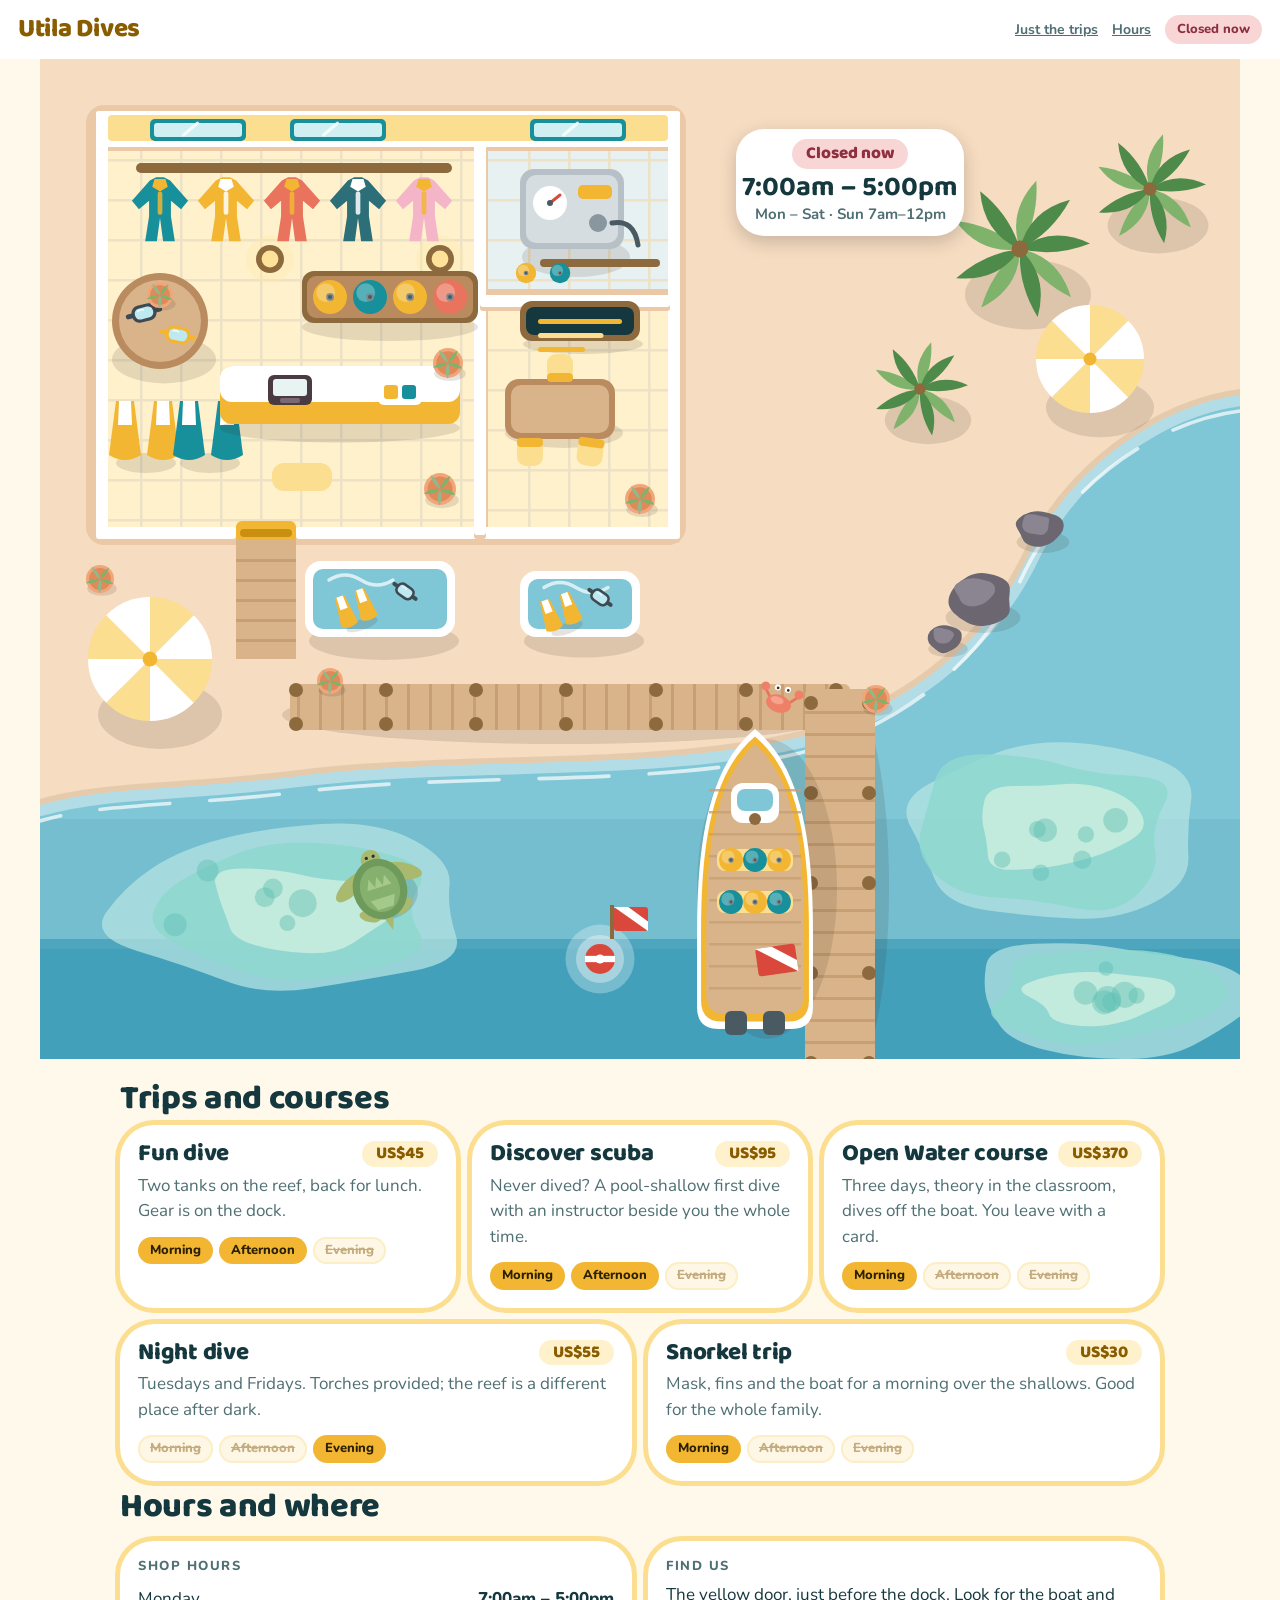
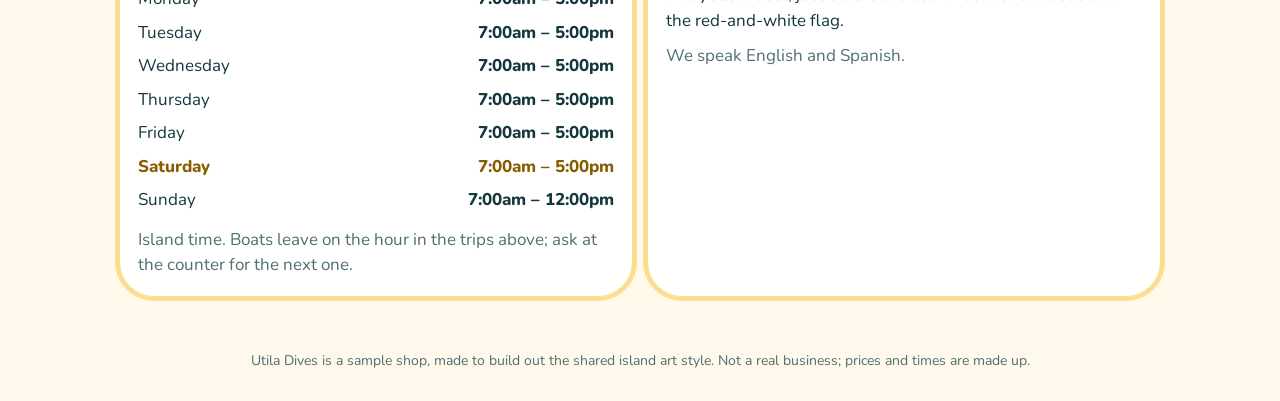
==== places/utila-dives/index.html @ 0f02d209 "Island art kit: shared palettes, tokens, components, SVG props, style guide; Utila Dives sample shop" ====
<!doctype html>
<html lang="en" data-place="utila-dives">
<head>
<meta charset="utf-8">
<meta name="viewport" content="width=device-width, initial-scale=1">
<title>Utila Dives</title>
<meta name="description" content="Fun dives, first-time dives and courses off our own dock. A sample shop for the Utilitarian art style.">
<link rel="stylesheet" href="../../art/tokens.css">
<style>
  body { margin: 0; font-size: 17px; line-height: 1.5; }
  .top { display: flex; align-items: center; padding: 10px 18px; background: var(--card); }
  .brand { font-family: var(--u-display); font-weight: 800; font-size: 26px; color: var(--accent-deep); flex: 1; letter-spacing: -.01em; }
  .top a { color: var(--ink2); font-weight: 700; font-size: 14px; margin-right: 14px; }
  .stage { position: relative; max-width: 1200px; margin: 0 auto; }
  .stage .u-scene { border-radius: 0; }
  .stage .u-sign { position: absolute; left: 58%; top: 7%; width: 19%; min-width: 150px; padding: 10px 6px; box-sizing: border-box; }
  .stage .u-sign b { font-size: clamp(17px, 2.6vw, 28px); }
  .stage .u-sign small { font-size: clamp(11px, 1.3vw, 15px); }
  .stage .u-pill { font-size: clamp(11px, 1.5vw, 17px); padding: 2px 14px; margin-bottom: 4px; }
  .wrap { max-width: 1040px; margin: 0 auto; padding: 22px 16px 40px; }
  h2 { font-size: 34px; margin: 12px 0 14px; }
  .trips { display: flex; flex-wrap: wrap; margin: 0 -8px; }
  .trip { box-sizing: border-box; flex: 1 1 300px; margin: 8px; }
  .trip h3 { font-size: 24px; display: flex; align-items: center; }
  .trip h3 .u-tag { margin-left: auto; font-size: 17px; }
  .trip p { margin: 6px 0 12px; color: var(--ink2); }
  .trip .u-chip { margin-right: 6px; }
  .info { display: flex; flex-wrap: wrap; margin: 8px -8px 0; }
  .info .u-card { flex: 1 1 300px; margin: 8px; box-sizing: border-box; }
  .hrs { width: 100%; border-collapse: collapse; font-variant-numeric: tabular-nums; }
  .hrs td { padding: 4px 0; } .hrs td:last-child { text-align: right; font-weight: 800; }
  .hrs tr.today td { color: var(--accent-deep); font-weight: 800; }
  footer { text-align: center; color: var(--ink2); font-size: 14px; padding: 6px 16px 30px; }
</style>
</head>
<body>
<div class="top"><span class="brand">Utila Dives</span><a href="#trips">Just the trips</a><a href="#where">Hours</a><span class="u-pill" id="open">Open</span></div>

<div class="stage" id="stage">
  <svg class="u-scene" id="scene" viewBox="0 0 1200 1000" role="img" aria-label="Utila Dives from above: the shop with its wetsuit wall, tank racks and counter, the rinse tanks and umbrella in the yard, and the dive boat tied up at the dock."></svg>
  <div class="u-sign" id="sign"><span class="u-pill" id="signpill">Open</span><b id="signhrs">7:00 – 17:00</b><small id="signdays">Every day</small></div>
</div>

<div class="wrap">
  <h2 id="trips">Trips and courses</h2>
  <div class="trips" id="tripList"></div>

  <h2 id="where">Hours and where</h2>
  <div class="info">
    <div class="u-card"><span class="u-kicker">Shop hours</span><table class="hrs" id="hrs"></table><p class="u-muted" style="margin:10px 0 0">Island time. Boats leave on the hour in the trips above; ask at the counter for the next one.</p></div>
    <div class="u-card"><span class="u-kicker">Find us</span><p style="margin:0 0 10px">The yellow door, just before the dock. Look for the boat and the red-and-white flag.</p><p class="u-muted" style="margin:0">We speak English and Spanish.</p></div>
  </div>
</div>
<footer>Utila Dives is a sample shop, made to build out the shared island art style. Not a real business; prices and times are made up.</footer>

<script src="../../art/palettes.js"></script>
<script src="../../art/kit.js"></script>
<script src="scene.js"></script>
<script>
(function () {
  'use strict';
  document.getElementById('scene').innerHTML = UART.scene.build();

  var TRIPS = [
    { n: 'Fun dive', t: 'US$45', p: 'Two tanks on the reef, back for lunch. Gear is on the dock.', b: ['m', 'a'] },
    { n: 'Discover scuba', t: 'US$95', p: 'Never dived? A pool-shallow first dive with an instructor beside you the whole time.', b: ['m', 'a'] },
    { n: 'Open Water course', t: 'US$370', p: 'Three days, theory in the classroom, dives off the boat. You leave with a card.', b: ['m'] },
    { n: 'Night dive', t: 'US$55', p: 'Tuesdays and Fridays. Torches provided; the reef is a different place after dark.', b: ['e'] },
    { n: 'Snorkel trip', t: 'US$30', p: 'Mask, fins and the boat for a morning over the shallows. Good for the whole family.', b: ['m'] }
  ], BN = { m: 'Morning', a: 'Afternoon', e: 'Evening' };
  document.getElementById('tripList').innerHTML = TRIPS.map(function (t) {
    return '<div class="u-card trip"><h3>' + t.n + '<span class="u-tag">' + t.t + '</span></h3><p>' + t.p + '</p>' +
      ['m', 'a', 'e'].map(function (k) { return '<span class="u-chip ' + (t.b.indexOf(k) > -1 ? 'on' : 'off') + '">' + BN[k] + '</span>'; }).join('') + '</div>';
  }).join('');

  var DAYS = ['sun', 'mon', 'tue', 'wed', 'thu', 'fri', 'sat'], LONG = { sun: 'Sunday', mon: 'Monday', tue: 'Tuesday', wed: 'Wednesday', thu: 'Thursday', fri: 'Friday', sat: 'Saturday' };
  function mins(s) { var a = s.split(':'); return +a[0] * 60 + +a[1]; }
  function clock(s) { var a = s.split(':'), h = +a[0], ap = h >= 12 ? 'pm' : 'am'; return (h % 12 || 12) + ':' + a[1] + ap; }
  /* island time is UTC-6 all year (Honduras has no daylight saving) */
  function islandNow() { var d = new Date(Date.now() - 6 * 3600 * 1000); return { day: DAYS[d.getUTCDay()], m: d.getUTCHours() * 60 + d.getUTCMinutes() }; }

  var xhr = new XMLHttpRequest();
  xhr.open('GET', 'place_card.json');
  xhr.onload = function () {
    var card; try { card = JSON.parse(xhr.responseText); } catch (e) { return; }
    var now = islandNow(), today = card.hours[now.day], open = false, rows = '';
    if (today && today !== 'closed') { var r = today.split('-'); open = now.m >= mins(r[0]) && now.m < mins(r[1]); }
    ['mon', 'tue', 'wed', 'thu', 'fri', 'sat', 'sun'].forEach(function (d) {
      var v = card.hours[d], txt = v === 'closed' ? 'Closed' : clock(v.split('-')[0]) + ' – ' + clock(v.split('-')[1]);
      rows += '<tr class="' + (d === now.day ? 'today' : '') + '"><td>' + LONG[d] + '</td><td>' + txt + '</td></tr>';
    });
    document.getElementById('hrs').innerHTML = rows;
    ['open', 'signpill'].forEach(function (id) {
      var el = document.getElementById(id); el.textContent = open ? 'Open now' : 'Closed now'; el.className = 'u-pill' + (open ? '' : ' closed');
    });
    var wk = card.hours.mon;
    document.getElementById('signhrs').textContent = clock(wk.split('-')[0]) + ' – ' + clock(wk.split('-')[1]);
    document.getElementById('signdays').textContent = 'Mon – Sat · Sun ' + clock(card.hours.sun.split('-')[0]).replace(':00', '') + '–' + clock(card.hours.sun.split('-')[1]).replace(':00', '');
  };
  xhr.send();
})();
</script>
</body>
</html>
---- art/tokens.css ----
/* GENERATED by tools/build-art.mjs from art/palettes.json. Do not edit by hand. */
@import url("https://fonts.googleapis.com/css2?family=Baloo+2:wght@600;800&family=DynaPuff:wght@600&family=Nunito:wght@600;700;800&display=swap");

:root {
  --w-sand: #F6DCC0;
  --w-sand-dk: #EBC9A6;
  --w-deck: #D9B48A;
  --w-deck-line: #C79F72;
  --w-wood: #B98B5E;
  --w-wood-dk: #8C6A3E;
  --w-floor: #F6D9D2;
  --w-floor-line: #EADFD5;
  --w-sea: #7FC6D6;
  --w-sea-2: #5FB0C4;
  --w-sea-deep: #3E9DB8;
  --w-foam: #FFFFFF;
  --w-reef: #8FD9CF;
  --w-reef-pale: #B9E7E3;
  --w-reef-dot: #5FBFB3;
  --w-leaf: #4E8A4A;
  --w-leaf-lt: #7FB36B;
  --w-leaf-pale: #8FB98B;
  --w-pot: #E08A5A;
  --w-pot-lt: #F0A67A;
  --w-rock: #6B6670;
  --w-rock-lt: #8A8590;
  --w-shadow: rgba(59,41,37,.13);
  --w-ok: #D9F0E8;
  --w-ok-ink: #2F6B58;
  --w-closed: #F9D6D6;
  --w-closed-ink: #8E2F3F;
  --u-display: 'Baloo 2', 'Nunito', sans-serif;
  --u-body: 'Nunito', -apple-system, 'Segoe UI', Roboto, sans-serif;
  --u-hand: 'DynaPuff', 'Baloo 2', sans-serif;
  --u-r-card: 34px; --u-r-pill: 999px; --u-ring: 5px;
}

/* Josie's Cafe: pink and cream, a sunny morning */
[data-place="josies-cafe"] {
  --ink: #5B3843;
  --ink2: #86606B;
  --paper: #FFF6F2;
  --card: #FFFFFF;
  --accent: #B55573;
  --accent-ink: #FFFFFF;
  --accent-deep: #B55573;
  --edge: #8E3F57;
  --soft: #F5B5C8;
  --wash: #FDEDF1;
  --pop: #EC5C97;
  --line: #EADFD5;
}
@media (prefers-color-scheme: dark) {
  :root:not([data-theme="light"]) [data-place="josies-cafe"], :root:not([data-theme="light"])[data-place="josies-cafe"] {
    --ink: #FCEAF0;
    --ink2: #D4AEBB;
    --paper: #2B1B21;
    --card: #3A262D;
    --accent: #F5B5C8;
    --accent-ink: #3B1B27;
    --accent-deep: #F5B5C8;
    --edge: #C98AA0;
    --soft: #6A3A4B;
    --wash: #34222A;
    --pop: #EC5C97;
    --line: #5A3D47;
  }
}
[data-theme="dark"] [data-place="josies-cafe"], [data-theme="dark"][data-place="josies-cafe"] {
  --ink: #FCEAF0;
  --ink2: #D4AEBB;
  --paper: #2B1B21;
  --card: #3A262D;
  --accent: #F5B5C8;
  --accent-ink: #3B1B27;
  --accent-deep: #F5B5C8;
  --edge: #C98AA0;
  --soft: #6A3A4B;
  --wash: #34222A;
  --pop: #EC5C97;
  --line: #5A3D47;
}

/* Tripwrights: blue and sea-glass, an outfitter's deck */
[data-place="tripwrights"] {
  --ink: #0F2A43;
  --ink2: #4F6A80;
  --paper: #E8F1F6;
  --card: #FFFFFF;
  --accent: #1F5F8B;
  --accent-ink: #FFFFFF;
  --accent-deep: #1F5F8B;
  --edge: #12405F;
  --soft: #A9CFE3;
  --wash: #D8E9F2;
  --pop: #C9953F;
  --line: #CFDCE5;
}
@media (prefers-color-scheme: dark) {
  :root:not([data-theme="light"]) [data-place="tripwrights"], :root:not([data-theme="light"])[data-place="tripwrights"] {
    --ink: #EAF2F7;
    --ink2: #9DB4C6;
    --paper: #0B1E31;
    --card: #14314B;
    --accent: #6FB0CF;
    --accent-ink: #08202F;
    --accent-deep: #6FB0CF;
    --edge: #3E7FA0;
    --soft: #2C5A7A;
    --wash: #102A41;
    --pop: #E0B35C;
    --line: #2A4A66;
  }
}
[data-theme="dark"] [data-place="tripwrights"], [data-theme="dark"][data-place="tripwrights"] {
  --ink: #EAF2F7;
  --ink2: #9DB4C6;
  --paper: #0B1E31;
  --card: #14314B;
  --accent: #6FB0CF;
  --accent-ink: #08202F;
  --accent-deep: #6FB0CF;
  --edge: #3E7FA0;
  --soft: #2C5A7A;
  --wash: #102A41;
  --pop: #E0B35C;
  --line: #2A4A66;
}

/* Utila Dives: tank yellow and lagoon teal, a boat leaving at eight */
[data-place="utila-dives"] {
  --ink: #14383E;
  --ink2: #4F6F73;
  --paper: #FFF9EC;
  --card: #FFFFFF;
  --accent: #F2B632;
  --accent-ink: #2B2000;
  --accent-deep: #8A5C00;
  --edge: #C98F10;
  --soft: #FBDE8F;
  --wash: #FFF1CC;
  --pop: #17909B;
  --line: #EDE1C6;
}
@media (prefers-color-scheme: dark) {
  :root:not([data-theme="light"]) [data-place="utila-dives"], :root:not([data-theme="light"])[data-place="utila-dives"] {
    --ink: #F4F1E6;
    --ink2: #9FBFC2;
    --paper: #0B2327;
    --card: #123238;
    --accent: #F2B632;
    --accent-ink: #2B2000;
    --accent-deep: #F2B632;
    --edge: #B98412;
    --soft: #7A5F18;
    --wash: #0F2B30;
    --pop: #4CC3CE;
    --line: #25484F;
  }
}
[data-theme="dark"] [data-place="utila-dives"], [data-theme="dark"][data-place="utila-dives"] {
  --ink: #F4F1E6;
  --ink2: #9FBFC2;
  --paper: #0B2327;
  --card: #123238;
  --accent: #F2B632;
  --accent-ink: #2B2000;
  --accent-deep: #F2B632;
  --edge: #B98412;
  --soft: #7A5F18;
  --wash: #0F2B30;
  --pop: #4CC3CE;
  --line: #25484F;
}

/* Shared UI pieces, all driven by the place tokens above. Put data-place="<id>" on <html> (or on any container to tint just that part).
   The shape language comes straight from Josie's: white cards with a soft ring instead of a border, pill buttons with a darker ledge
   underneath, big round Baloo numbers, tonal chips. No outlines, no gradients. */
[data-place] { color: var(--ink); background: var(--paper); font-family: var(--u-body); -webkit-text-size-adjust: 100%; }
[data-place] h1, [data-place] h2, [data-place] h3, .u-display { font-family: var(--u-display); font-weight: 800; line-height: 1.05; letter-spacing: -.01em; margin: 0; }
.u-hand { font-family: var(--u-hand); font-weight: 600; color: var(--pop); }
.u-muted { color: var(--ink2); }
.u-kicker { display: block; font-size: 13px; font-weight: 800; letter-spacing: .12em; text-transform: uppercase; color: var(--ink2); margin-bottom: 6px; }

/* a card: white, big radius, a soft ring in the place's own soft tone */
.u-card { background: var(--card); border-radius: var(--u-r-card); box-shadow: 0 0 0 var(--u-ring) var(--soft); padding: 16px 18px 18px; }
.u-card.flat { box-shadow: 0 0 0 2px var(--line); }
.u-lift { box-shadow: 0 0 0 var(--u-ring) var(--soft), 0 6px 16px rgba(20, 20, 30, .14); }

/* buttons: accent fill, a darker ledge underneath that squashes on press */
.u-btn { display: inline-block; border: 0; cursor: pointer; padding: 12px 26px; border-radius: var(--u-r-pill); background: var(--accent); color: var(--accent-ink);
  font-family: var(--u-display); font-weight: 800; font-size: 18px; line-height: 1.1; text-decoration: none; text-align: center; box-shadow: 0 4px 0 var(--edge); }
.u-btn:active { transform: translateY(3px); box-shadow: 0 1px 0 var(--edge); }
.u-btn.quiet { background: var(--wash); color: var(--accent-deep); box-shadow: inset 0 0 0 2px var(--soft); }
.u-btn[disabled] { opacity: .5; cursor: default; }

/* small round icon button (language, help) */
.u-round { width: 36px; height: 36px; border-radius: 18px; border: 0; cursor: pointer; background: var(--card); color: var(--accent-deep); box-shadow: inset 0 0 0 2.5px var(--soft); font-family: var(--u-display); font-weight: 800; font-size: 18px; }

/* open/closed pill: icon + word, never color alone */
.u-pill { display: inline-block; padding: 5px 12px; border-radius: 16px; background: var(--w-ok); color: var(--w-ok-ink); font-weight: 800; font-size: 13px; white-space: nowrap; }
.u-pill.closed { background: var(--w-closed); color: var(--w-closed-ink); }

/* chips: tonal, rounded, used for blocks, tags, kinds */
.u-chip { display: inline-block; padding: 4px 12px; border-radius: 14px; background: var(--wash); color: var(--accent-deep); box-shadow: inset 0 0 0 2px var(--soft); font-weight: 800; font-size: 13px; }
.u-chip.on { background: var(--accent); color: var(--accent-ink); box-shadow: none; }
.u-chip.off { opacity: .5; text-decoration: line-through; }

/* a price or number tag */
.u-tag { display: inline-block; padding: 4px 14px; border-radius: 14px; background: var(--wash); color: var(--accent-deep); font-family: var(--u-display); font-weight: 800; }

/* the hanging hours sign (a white rounded card that sits on the map) */
.u-sign { display: inline-block; padding: 12px 18px; border-radius: 28px; background: var(--card); text-align: center; box-shadow: 0 6px 18px rgba(20, 20, 30, .2); font-family: var(--u-display); }
.u-sign b { display: block; font-size: 26px; line-height: 1.1; color: var(--ink); white-space: nowrap; }
.u-sign small { display: block; font-size: 15px; color: var(--ink2); font-family: var(--u-body); font-weight: 700; }

/* the scene: any illustration sits on this. Rounded, no border, a ring only when it is a card. */
.u-scene { display: block; width: 100%; height: auto; border-radius: var(--u-r-card); background: var(--w-sand); }

/* little round map badge (a count or a state, like Josie's order numbers) */
.u-badge { display: inline-block; min-width: 26px; padding: 0 7px; line-height: 26px; border-radius: 13px; background: var(--card); color: var(--accent-deep); box-shadow: inset 0 0 0 2.5px var(--soft); text-align: center; font-family: var(--u-display); font-weight: 800; font-size: 15px; }

/* sheet that slides up over a plan or map (Tripwrights and any shop that wants one) */
.u-sheet { position: fixed; left: 50%; bottom: 0; width: 100%; max-width: 560px; max-height: 78vh; overflow: auto; background: var(--card); color: var(--ink);
  border-radius: 34px 34px 0 0; box-shadow: 0 0 0 var(--u-ring) var(--soft), 0 -10px 30px rgba(20, 20, 30, .22); padding: 20px 18px 28px; }

@media (prefers-reduced-motion: reduce) { * { animation: none !important; transition: none !important; } }
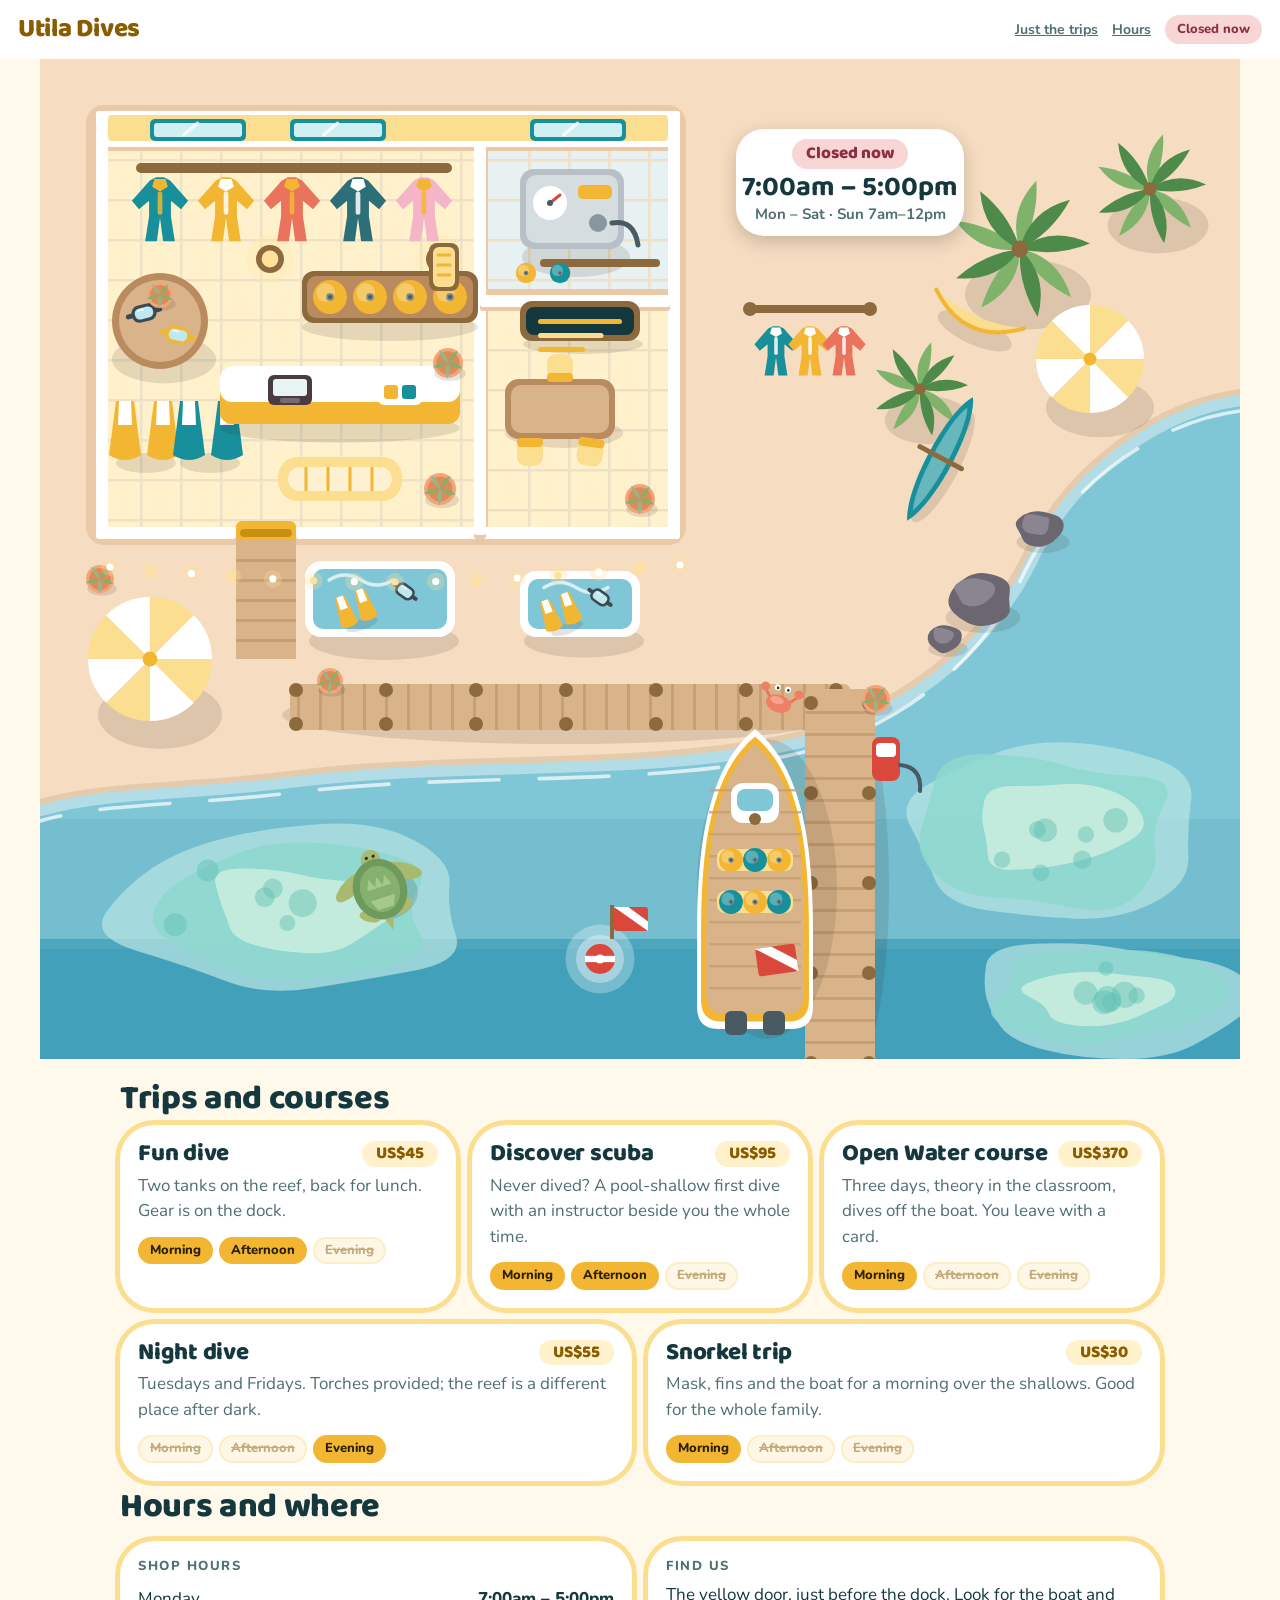
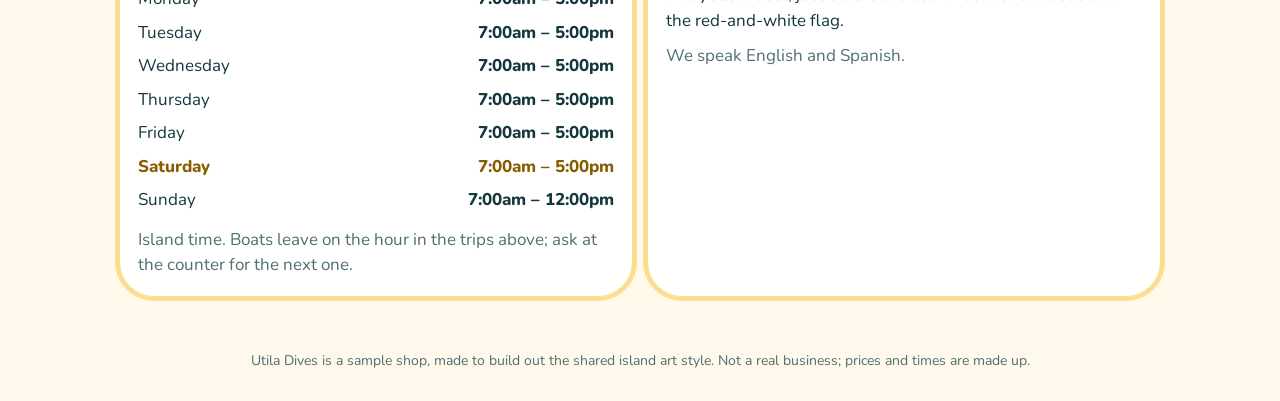
==== commit 57296cfc: "Dive and hostel icon tiles with status badges; simplified place drawings (Josie's, Utila Dives); Uti" ====
--- a/places/utila-dives/index.html
+++ b/places/utila-dives/index.html
@@ -54,7 +54,7 @@
 <footer>Utila Dives is a sample shop, made to build out the shared island art style. Not a real business; prices and times are made up.</footer>
 
 <script src="../../art/palettes.js"></script>
-<script src="../../art/kit.js"></script>
+<script src="../../art/kit.js"></script><script src="../../art/places.js"></script>
 <script src="scene.js"></script>
 <script>
 (function () {
--- a/art/tokens.css
+++ b/art/tokens.css
@@ -173,6 +173,51 @@
   --line: #25484F;
 }
 
+/* area Utila (a boat's own tint inside Tripwrights) */
+[data-area="utila"] {
+  --ink: #14383E;
+  --accent: #F2B632;
+  --accent-ink: #2B2000;
+  --accent-deep: #8A5C00;
+  --edge: #C98F10;
+  --soft: #FBDE8F;
+  --wash: #FFF1CC;
+  --pop: #17909B;
+}
+/* area Roatán (a boat's own tint inside Tripwrights) */
+[data-area="roatan"] {
+  --ink: #4A2A25;
+  --accent: #E9735C;
+  --accent-ink: #FFFFFF;
+  --accent-deep: #B8503B;
+  --edge: #B8503B;
+  --soft: #F5B8A8;
+  --wash: #FDEAE4;
+  --pop: #2C8FA0;
+}
+/* area Guanaja (a boat's own tint inside Tripwrights) */
+[data-area="guanaja"] {
+  --ink: #173A2E;
+  --accent: #3E9B7A;
+  --accent-ink: #FFFFFF;
+  --accent-deep: #2C7058;
+  --edge: #2C7058;
+  --soft: #A9DBC6;
+  --wash: #E3F4EC;
+  --pop: #E9B44C;
+}
+/* area Koh Tao (a boat's own tint inside Tripwrights) */
+[data-area="kohtao"] {
+  --ink: #2E2347;
+  --accent: #8A6BB8;
+  --accent-ink: #FFFFFF;
+  --accent-deep: #664A93;
+  --edge: #664A93;
+  --soft: #CDBDE6;
+  --wash: #F0EAF8;
+  --pop: #F2A641;
+}
+
 /* Shared UI pieces, all driven by the place tokens above. Put data-place="<id>" on <html> (or on any container to tint just that part).
    The shape language comes straight from Josie's: white cards with a soft ring instead of a border, pill buttons with a darker ledge
    underneath, big round Baloo numbers, tonal chips. No outlines, no gradients. */
